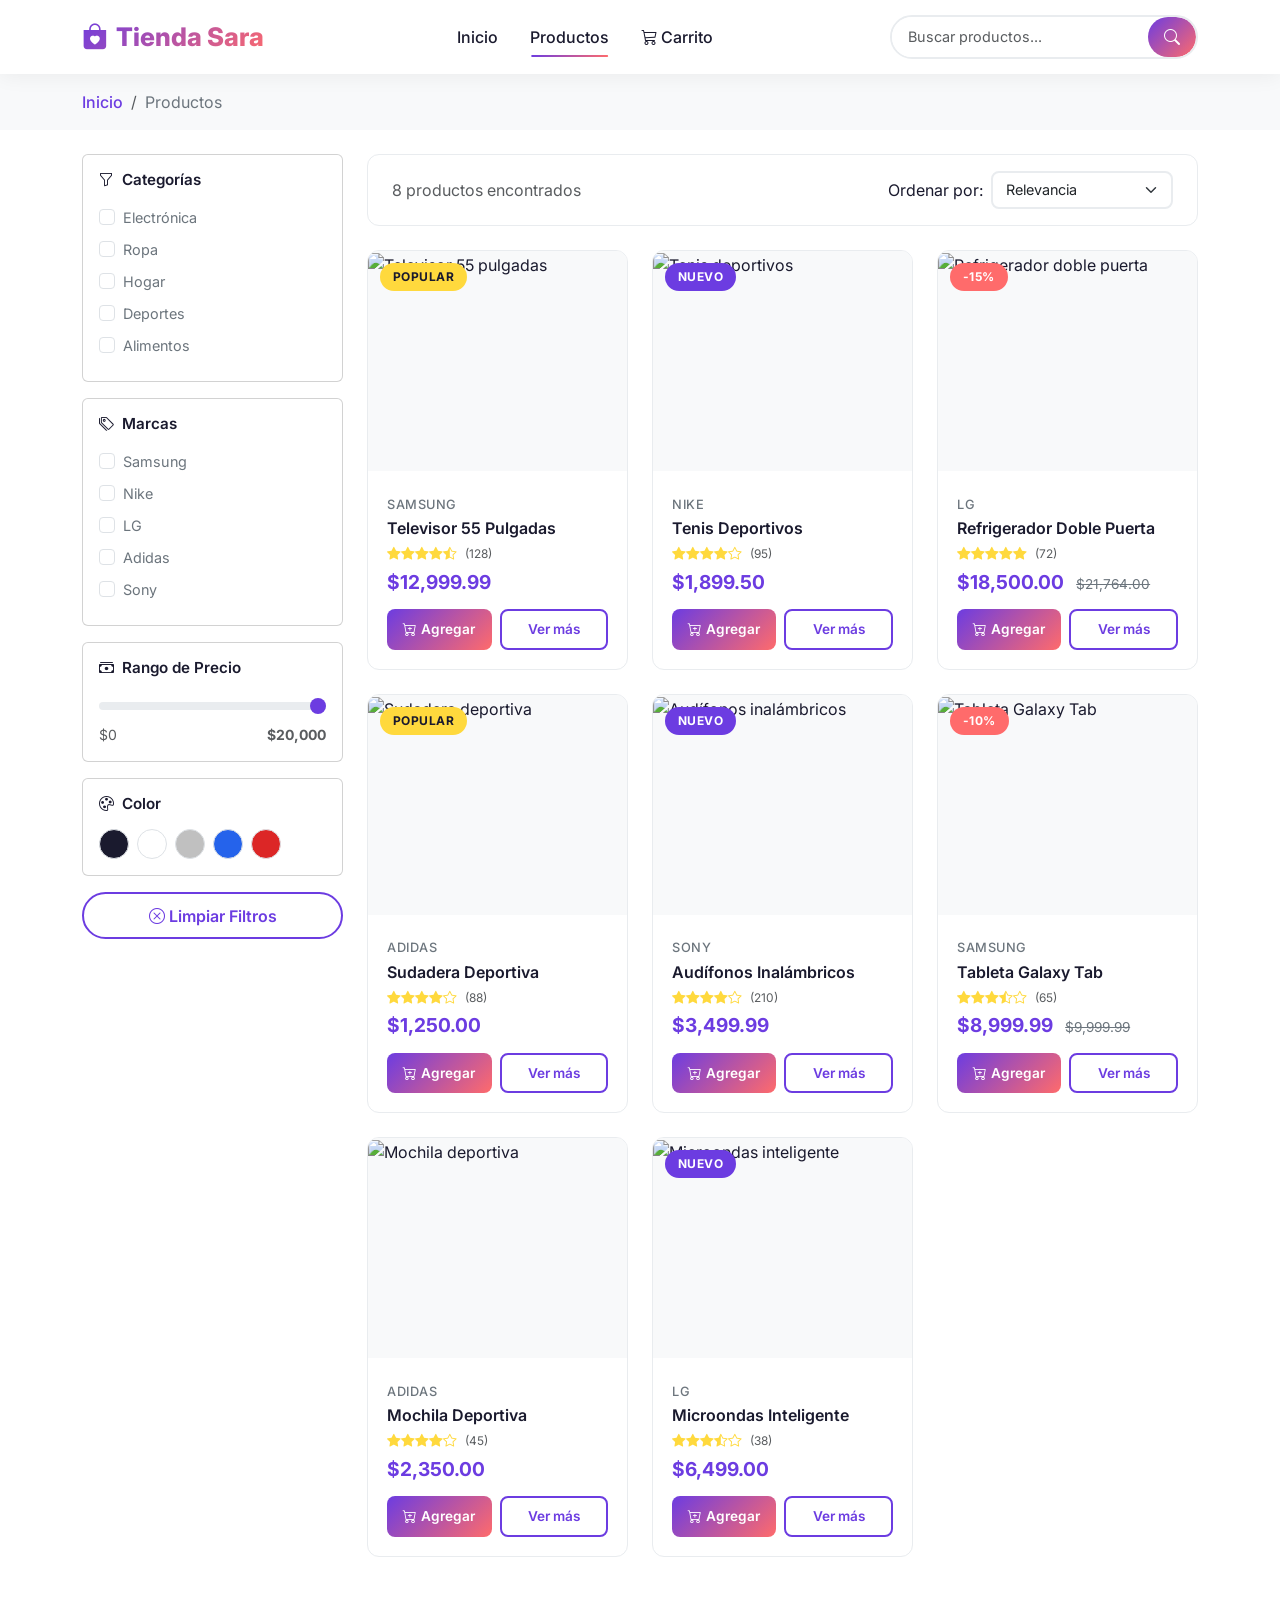
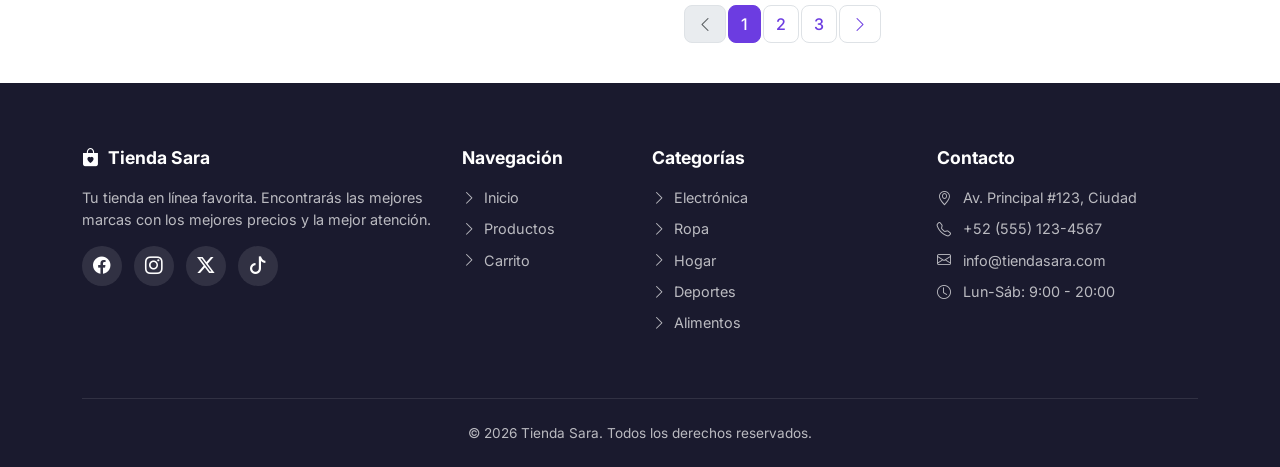
==== frontend/productos.html @ 79cd721c "frontend done" ====
<!DOCTYPE html>
<html lang="es">

<head>
    <meta charset="UTF-8">
    <meta name="viewport" content="width=device-width, initial-scale=1.0">
    <meta name="description" content="Tienda Sara - Galería de productos con las mejores marcas.">
    <title>Tienda Sara | Productos</title>
    <!-- Bootstrap 5 CSS -->
    <link href="https://cdn.jsdelivr.net/npm/bootstrap@5.3.3/dist/css/bootstrap.min.css" rel="stylesheet">
    <!-- Bootstrap Icons -->
    <link href="https://cdn.jsdelivr.net/npm/bootstrap-icons@1.11.3/font/bootstrap-icons.min.css" rel="stylesheet">
    <!-- Custom CSS -->
    <link href="css/styles.css" rel="stylesheet">
</head>

<body>

    <!-- ============================================================
         HEADER / NAVBAR
         ============================================================ -->
    <nav class="navbar navbar-expand-lg navbar-sara sticky-top">
        <div class="container">
            <a class="navbar-brand" href="index.html">
                <i class="bi bi-bag-heart-fill me-2"></i>Tienda Sara
            </a>
            <button class="navbar-toggler" type="button" data-bs-toggle="collapse" data-bs-target="#navbarContent">
                <span class="navbar-toggler-icon"></span>
            </button>
            <div class="collapse navbar-collapse" id="navbarContent">
                <ul class="navbar-nav mx-auto mb-2 mb-lg-0">
                    <li class="nav-item">
                        <a class="nav-link" href="index.html">Inicio</a>
                    </li>
                    <li class="nav-item">
                        <a class="nav-link active" href="productos.html">Productos</a>
                    </li>
                    <li class="nav-item">
                        <a class="nav-link position-relative" href="carrito.html">
                            <i class="bi bi-cart3 me-1"></i>Carrito
                            <span class="cart-badge" id="cartCount">0</span>
                        </a>
                    </li>
                </ul>
                <div class="search-bar d-flex">
                    <input type="text" class="form-control" placeholder="Buscar productos..." id="searchInput">
                    <button class="btn" type="button" id="searchBtn">
                        <i class="bi bi-search"></i>
                    </button>
                </div>
            </div>
        </div>
    </nav>

    <!-- ============================================================
         BREADCRUMB
         ============================================================ -->
    <section class="breadcrumb-sara">
        <div class="container">
            <nav aria-label="breadcrumb">
                <ol class="breadcrumb mb-0">
                    <li class="breadcrumb-item"><a href="index.html">Inicio</a></li>
                    <li class="breadcrumb-item active" aria-current="page">Productos</li>
                </ol>
            </nav>
        </div>
    </section>

    <!-- ============================================================
         MAIN CONTENT
         ============================================================ -->
    <section class="py-4">
        <div class="container">
            <div class="row">

                <!-- ==================== SIDEBAR FILTROS ==================== -->
                <div class="col-lg-3 mb-4">
                    <div class="filter-sidebar">
                        <!-- Categorías -->
                        <div class="card mb-3">
                            <div class="card-body">
                                <h6 class="form-label mb-3"><i class="bi bi-funnel me-2"></i>Categorías</h6>
                                <div class="form-check mb-2">
                                    <input class="form-check-input filter-cat" type="checkbox" value="electronica"
                                        id="catElectronica">
                                    <label class="form-check-label" for="catElectronica">Electrónica</label>
                                </div>
                                <div class="form-check mb-2">
                                    <input class="form-check-input filter-cat" type="checkbox" value="ropa"
                                        id="catRopa">
                                    <label class="form-check-label" for="catRopa">Ropa</label>
                                </div>
                                <div class="form-check mb-2">
                                    <input class="form-check-input filter-cat" type="checkbox" value="hogar"
                                        id="catHogar">
                                    <label class="form-check-label" for="catHogar">Hogar</label>
                                </div>
                                <div class="form-check mb-2">
                                    <input class="form-check-input filter-cat" type="checkbox" value="deportes"
                                        id="catDeportes">
                                    <label class="form-check-label" for="catDeportes">Deportes</label>
                                </div>
                                <div class="form-check mb-2">
                                    <input class="form-check-input filter-cat" type="checkbox" value="alimentos"
                                        id="catAlimentos">
                                    <label class="form-check-label" for="catAlimentos">Alimentos</label>
                                </div>
                            </div>
                        </div>

                        <!-- Marcas -->
                        <div class="card mb-3">
                            <div class="card-body">
                                <h6 class="form-label mb-3"><i class="bi bi-tags me-2"></i>Marcas</h6>
                                <div class="form-check mb-2">
                                    <input class="form-check-input filter-brand" type="checkbox" value="Samsung"
                                        id="brandSamsung">
                                    <label class="form-check-label" for="brandSamsung">Samsung</label>
                                </div>
                                <div class="form-check mb-2">
                                    <input class="form-check-input filter-brand" type="checkbox" value="Nike"
                                        id="brandNike">
                                    <label class="form-check-label" for="brandNike">Nike</label>
                                </div>
                                <div class="form-check mb-2">
                                    <input class="form-check-input filter-brand" type="checkbox" value="LG"
                                        id="brandLG">
                                    <label class="form-check-label" for="brandLG">LG</label>
                                </div>
                                <div class="form-check mb-2">
                                    <input class="form-check-input filter-brand" type="checkbox" value="Adidas"
                                        id="brandAdidas">
                                    <label class="form-check-label" for="brandAdidas">Adidas</label>
                                </div>
                                <div class="form-check mb-2">
                                    <input class="form-check-input filter-brand" type="checkbox" value="Sony"
                                        id="brandSony">
                                    <label class="form-check-label" for="brandSony">Sony</label>
                                </div>
                            </div>
                        </div>

                        <!-- Precio -->
                        <div class="card mb-3">
                            <div class="card-body">
                                <h6 class="form-label mb-3"><i class="bi bi-cash-stack me-2"></i>Rango de Precio</h6>
                                <input type="range" class="form-range" min="0" max="20000" step="500" value="20000"
                                    id="priceRange">
                                <div class="d-flex justify-content-between">
                                    <small class="text-muted">$0</small>
                                    <small class="text-muted fw-bold" id="priceValue">$20,000</small>
                                </div>
                            </div>
                        </div>

                        <!-- Colores -->
                        <div class="card mb-3">
                            <div class="card-body">
                                <h6 class="form-label mb-3"><i class="bi bi-palette me-2"></i>Color</h6>
                                <div class="d-flex gap-2 flex-wrap">
                                    <button class="btn btn-sm rounded-circle border p-0"
                                        style="width:30px;height:30px;background:#1A1A2E;" title="Negro"
                                        data-color="negro"></button>
                                    <button class="btn btn-sm rounded-circle border p-0"
                                        style="width:30px;height:30px;background:#FFFFFF;" title="Blanco"
                                        data-color="blanco"></button>
                                    <button class="btn btn-sm rounded-circle border p-0"
                                        style="width:30px;height:30px;background:#C0C0C0;" title="Plateado"
                                        data-color="plateado"></button>
                                    <button class="btn btn-sm rounded-circle border p-0"
                                        style="width:30px;height:30px;background:#2563EB;" title="Azul"
                                        data-color="azul"></button>
                                    <button class="btn btn-sm rounded-circle border p-0"
                                        style="width:30px;height:30px;background:#DC2626;" title="Rojo"
                                        data-color="rojo"></button>
                                </div>
                            </div>
                        </div>

                        <!-- Botón limpiar filtros -->
                        <button class="btn btn-outline-sara w-100" id="clearFilters">
                            <i class="bi bi-x-circle me-1"></i>Limpiar Filtros
                        </button>
                    </div>
                </div>

                <!-- ==================== PRODUCT GRID ==================== -->
                <div class="col-lg-9">
                    <!-- Sort Bar -->
                    <div class="sort-bar d-flex flex-wrap justify-content-between align-items-center">
                        <p class="mb-0 text-muted"><span id="productCount">8</span> productos encontrados</p>
                        <div class="d-flex align-items-center gap-2">
                            <label class="form-label mb-0 text-nowrap fw-500">Ordenar por:</label>
                            <select class="form-select form-select-sm" id="sortSelect" style="width:auto;">
                                <option value="relevance">Relevancia</option>
                                <option value="price-asc">Precio: Menor a Mayor</option>
                                <option value="price-desc">Precio: Mayor a Menor</option>
                                <option value="popularity">Popularidad</option>
                            </select>
                        </div>
                    </div>

                    <!-- Product Grid -->
                    <div class="row g-4" id="productGrid">
                        <!-- Producto 1 -->
                        <div class="col-sm-6 col-lg-4 product-item" data-category="electronica" data-brand="Samsung"
                            data-price="12999.99" data-name="Televisor 55 Pulgadas" data-popularity="128">
                            <div class="product-card">
                                <div class="product-img-wrapper">
                                    <span class="product-badge badge-popular">Popular</span>
                                    <img src="https://images.unsplash.com/photo-1593359677879-a4bb92f829d1?w=400&q=80"
                                        alt="Televisor 55 pulgadas">
                                </div>
                                <div class="card-body">
                                    <span class="product-brand">Samsung</span>
                                    <h5 class="product-name">Televisor 55 Pulgadas</h5>
                                    <div class="product-rating mb-1">
                                        <i class="bi bi-star-fill"></i><i class="bi bi-star-fill"></i><i
                                            class="bi bi-star-fill"></i><i class="bi bi-star-fill"></i><i
                                            class="bi bi-star-half"></i>
                                        <small class="text-muted ms-1">(128)</small>
                                    </div>
                                    <div class="product-price">$12,999.99</div>
                                    <div class="product-actions">
                                        <button class="btn btn-sara btn-sm"
                                            onclick="addToCart('prod1','Televisor 55 Pulgadas',12999.99,'https://images.unsplash.com/photo-1593359677879-a4bb92f829d1?w=100&q=80','Samsung')">
                                            <span><i class="bi bi-cart-plus me-1"></i>Agregar</span>
                                        </button>
                                        <button class="btn btn-outline-sara btn-sm" data-bs-toggle="modal"
                                            data-bs-target="#productModal" data-name="Televisor 55 Pulgadas"
                                            data-brand="Samsung" data-price="$12,999.99"
                                            data-img="https://images.unsplash.com/photo-1593359677879-a4bb92f829d1?w=600&q=80"
                                            data-desc="Televisor LED de 55 pulgadas con resolución 4K, Smart TV, HDR10 y sonido envolvente. Ideal para disfrutar películas y series con la mejor calidad de imagen.">Ver
                                            más</button>
                                    </div>
                                </div>
                            </div>
                        </div>

                        <!-- Producto 2 -->
                        <div class="col-sm-6 col-lg-4 product-item" data-category="deportes" data-brand="Nike"
                            data-price="1899.50" data-name="Tenis Deportivos" data-popularity="95">
                            <div class="product-card">
                                <div class="product-img-wrapper">
                                    <span class="product-badge badge-new">Nuevo</span>
                                    <img src="https://images.unsplash.com/photo-1542291026-7eec264c27ff?w=400&q=80"
                                        alt="Tenis deportivos">
                                </div>
                                <div class="card-body">
                                    <span class="product-brand">Nike</span>
                                    <h5 class="product-name">Tenis Deportivos</h5>
                                    <div class="product-rating mb-1">
                                        <i class="bi bi-star-fill"></i><i class="bi bi-star-fill"></i><i
                                            class="bi bi-star-fill"></i><i class="bi bi-star-fill"></i><i
                                            class="bi bi-star"></i>
                                        <small class="text-muted ms-1">(95)</small>
                                    </div>
                                    <div class="product-price">$1,899.50</div>
                                    <div class="product-actions">
                                        <button class="btn btn-sara btn-sm"
                                            onclick="addToCart('prod2','Tenis Deportivos',1899.50,'https://images.unsplash.com/photo-1542291026-7eec264c27ff?w=100&q=80','Nike')">
                                            <span><i class="bi bi-cart-plus me-1"></i>Agregar</span>
                                        </button>
                                        <button class="btn btn-outline-sara btn-sm" data-bs-toggle="modal"
                                            data-bs-target="#productModal" data-name="Tenis Deportivos"
                                            data-brand="Nike" data-price="$1,899.50"
                                            data-img="https://images.unsplash.com/photo-1542291026-7eec264c27ff?w=600&q=80"
                                            data-desc="Tenis deportivos de alto rendimiento con tecnología de amortiguación, transpirables y ultraligeros. Perfectos para running y entrenamiento diario.">Ver
                                            más</button>
                                    </div>
                                </div>
                            </div>
                        </div>

                        <!-- Producto 3 -->
                        <div class="col-sm-6 col-lg-4 product-item" data-category="hogar" data-brand="LG"
                            data-price="18500.00" data-name="Refrigerador Doble Puerta" data-popularity="72">
                            <div class="product-card">
                                <div class="product-img-wrapper">
                                    <span class="product-badge badge-sale">-15%</span>
                                    <img src="https://images.unsplash.com/photo-1571175443880-49e1d25b2bc5?w=400&q=80"
                                        alt="Refrigerador doble puerta">
                                </div>
                                <div class="card-body">
                                    <span class="product-brand">LG</span>
                                    <h5 class="product-name">Refrigerador Doble Puerta</h5>
                                    <div class="product-rating mb-1">
                                        <i class="bi bi-star-fill"></i><i class="bi bi-star-fill"></i><i
                                            class="bi bi-star-fill"></i><i class="bi bi-star-fill"></i><i
                                            class="bi bi-star-fill"></i>
                                        <small class="text-muted ms-1">(72)</small>
                                    </div>
                                    <div class="product-price">$18,500.00 <span class="old-price">$21,764.00</span>
                                    </div>
                                    <div class="product-actions">
                                        <button class="btn btn-sara btn-sm"
                                            onclick="addToCart('prod3','Refrigerador Doble Puerta',18500.00,'https://images.unsplash.com/photo-1571175443880-49e1d25b2bc5?w=100&q=80','LG')">
                                            <span><i class="bi bi-cart-plus me-1"></i>Agregar</span>
                                        </button>
                                        <button class="btn btn-outline-sara btn-sm" data-bs-toggle="modal"
                                            data-bs-target="#productModal" data-name="Refrigerador Doble Puerta"
                                            data-brand="LG" data-price="$18,500.00"
                                            data-img="https://images.unsplash.com/photo-1571175443880-49e1d25b2bc5?w=600&q=80"
                                            data-desc="Refrigerador doble puerta con sistema Inverter, dispensador de agua y hielo, cajón de verduras con humedad controlada. Capacidad de 22 pies cúbicos.">Ver
                                            más</button>
                                    </div>
                                </div>
                            </div>
                        </div>

                        <!-- Producto 4 -->
                        <div class="col-sm-6 col-lg-4 product-item" data-category="ropa" data-brand="Adidas"
                            data-price="1250.00" data-name="Sudadera Deportiva" data-popularity="88">
                            <div class="product-card">
                                <div class="product-img-wrapper">
                                    <span class="product-badge badge-popular">Popular</span>
                                    <img src="https://images.unsplash.com/photo-1556821840-3a63f95609a7?w=400&q=80"
                                        alt="Sudadera deportiva">
                                </div>
                                <div class="card-body">
                                    <span class="product-brand">Adidas</span>
                                    <h5 class="product-name">Sudadera Deportiva</h5>
                                    <div class="product-rating mb-1">
                                        <i class="bi bi-star-fill"></i><i class="bi bi-star-fill"></i><i
                                            class="bi bi-star-fill"></i><i class="bi bi-star-fill"></i><i
                                            class="bi bi-star"></i>
                                        <small class="text-muted ms-1">(88)</small>
                                    </div>
                                    <div class="product-price">$1,250.00</div>
                                    <div class="product-actions">
                                        <button class="btn btn-sara btn-sm"
                                            onclick="addToCart('prod4','Sudadera Deportiva',1250.00,'https://images.unsplash.com/photo-1556821840-3a63f95609a7?w=100&q=80','Adidas')">
                                            <span><i class="bi bi-cart-plus me-1"></i>Agregar</span>
                                        </button>
                                        <button class="btn btn-outline-sara btn-sm" data-bs-toggle="modal"
                                            data-bs-target="#productModal" data-name="Sudadera Deportiva"
                                            data-brand="Adidas" data-price="$1,250.00"
                                            data-img="https://images.unsplash.com/photo-1556821840-3a63f95609a7?w=600&q=80"
                                            data-desc="Sudadera deportiva con capucha, tejido de algodón suave con tecnología AEROREADY para mayor comodidad. Ideal para entrenamientos y uso diario.">Ver
                                            más</button>
                                    </div>
                                </div>
                            </div>
                        </div>

                        <!-- Producto 5 -->
                        <div class="col-sm-6 col-lg-4 product-item" data-category="electronica" data-brand="Sony"
                            data-price="3499.99" data-name="Audífonos Inalámbricos" data-popularity="210">
                            <div class="product-card">
                                <div class="product-img-wrapper">
                                    <span class="product-badge badge-new">Nuevo</span>
                                    <img src="https://images.unsplash.com/photo-1505740420928-5e560c06d30e?w=400&q=80"
                                        alt="Audífonos inalámbricos">
                                </div>
                                <div class="card-body">
                                    <span class="product-brand">Sony</span>
                                    <h5 class="product-name">Audífonos Inalámbricos</h5>
                                    <div class="product-rating mb-1">
                                        <i class="bi bi-star-fill"></i><i class="bi bi-star-fill"></i><i
                                            class="bi bi-star-fill"></i><i class="bi bi-star-fill"></i><i
                                            class="bi bi-star"></i>
                                        <small class="text-muted ms-1">(210)</small>
                                    </div>
                                    <div class="product-price">$3,499.99</div>
                                    <div class="product-actions">
                                        <button class="btn btn-sara btn-sm"
                                            onclick="addToCart('prod5','Audífonos Inalámbricos',3499.99,'https://images.unsplash.com/photo-1505740420928-5e560c06d30e?w=100&q=80','Sony')">
                                            <span><i class="bi bi-cart-plus me-1"></i>Agregar</span>
                                        </button>
                                        <button class="btn btn-outline-sara btn-sm" data-bs-toggle="modal"
                                            data-bs-target="#productModal" data-name="Audífonos Inalámbricos"
                                            data-brand="Sony" data-price="$3,499.99"
                                            data-img="https://images.unsplash.com/photo-1505740420928-5e560c06d30e?w=600&q=80"
                                            data-desc="Audífonos over-ear inalámbricos con cancelación de ruido activa, 30 horas de batería, sonido Hi-Res y micrófono integrado. Compatibles con Google Assistant.">Ver
                                            más</button>
                                    </div>
                                </div>
                            </div>
                        </div>

                        <!-- Producto 6 -->
                        <div class="col-sm-6 col-lg-4 product-item" data-category="electronica" data-brand="Samsung"
                            data-price="8999.99" data-name="Tableta Galaxy Tab" data-popularity="65">
                            <div class="product-card">
                                <div class="product-img-wrapper">
                                    <span class="product-badge badge-sale">-10%</span>
                                    <img src="https://images.unsplash.com/photo-1544244015-0df4b3ffc6b0?w=400&q=80"
                                        alt="Tableta Galaxy Tab">
                                </div>
                                <div class="card-body">
                                    <span class="product-brand">Samsung</span>
                                    <h5 class="product-name">Tableta Galaxy Tab</h5>
                                    <div class="product-rating mb-1">
                                        <i class="bi bi-star-fill"></i><i class="bi bi-star-fill"></i><i
                                            class="bi bi-star-fill"></i><i class="bi bi-star-half"></i><i
                                            class="bi bi-star"></i>
                                        <small class="text-muted ms-1">(65)</small>
                                    </div>
                                    <div class="product-price">$8,999.99 <span class="old-price">$9,999.99</span></div>
                                    <div class="product-actions">
                                        <button class="btn btn-sara btn-sm"
                                            onclick="addToCart('prod6','Tableta Galaxy Tab',8999.99,'https://images.unsplash.com/photo-1544244015-0df4b3ffc6b0?w=100&q=80','Samsung')">
                                            <span><i class="bi bi-cart-plus me-1"></i>Agregar</span>
                                        </button>
                                        <button class="btn btn-outline-sara btn-sm" data-bs-toggle="modal"
                                            data-bs-target="#productModal" data-name="Tableta Galaxy Tab"
                                            data-brand="Samsung" data-price="$8,999.99"
                                            data-img="https://images.unsplash.com/photo-1544244015-0df4b3ffc6b0?w=600&q=80"
                                            data-desc="Tableta de 10.5 pulgadas con pantalla AMOLED, procesador Snapdragon, 128GB de almacenamiento y S Pen incluido. Perfecta para trabajo y entretenimiento.">Ver
                                            más</button>
                                    </div>
                                </div>
                            </div>
                        </div>

                        <!-- Producto 7 -->
                        <div class="col-sm-6 col-lg-4 product-item" data-category="deportes" data-brand="Adidas"
                            data-price="2350.00" data-name="Mochila Deportiva" data-popularity="45">
                            <div class="product-card">
                                <div class="product-img-wrapper">
                                    <img src="https://images.unsplash.com/photo-1553062407-98eeb64c6a62?w=400&q=80"
                                        alt="Mochila deportiva">
                                </div>
                                <div class="card-body">
                                    <span class="product-brand">Adidas</span>
                                    <h5 class="product-name">Mochila Deportiva</h5>
                                    <div class="product-rating mb-1">
                                        <i class="bi bi-star-fill"></i><i class="bi bi-star-fill"></i><i
                                            class="bi bi-star-fill"></i><i class="bi bi-star-fill"></i><i
                                            class="bi bi-star"></i>
                                        <small class="text-muted ms-1">(45)</small>
                                    </div>
                                    <div class="product-price">$2,350.00</div>
                                    <div class="product-actions">
                                        <button class="btn btn-sara btn-sm"
                                            onclick="addToCart('prod7','Mochila Deportiva',2350.00,'https://images.unsplash.com/photo-1553062407-98eeb64c6a62?w=100&q=80','Adidas')">
                                            <span><i class="bi bi-cart-plus me-1"></i>Agregar</span>
                                        </button>
                                        <button class="btn btn-outline-sara btn-sm" data-bs-toggle="modal"
                                            data-bs-target="#productModal" data-name="Mochila Deportiva"
                                            data-brand="Adidas" data-price="$2,350.00"
                                            data-img="https://images.unsplash.com/photo-1553062407-98eeb64c6a62?w=600&q=80"
                                            data-desc="Mochila deportiva resistente al agua con compartimento para laptop, bolsillos laterales y correas acolchadas. Capacidad de 30L.">Ver
                                            más</button>
                                    </div>
                                </div>
                            </div>
                        </div>

                        <!-- Producto 8 -->
                        <div class="col-sm-6 col-lg-4 product-item" data-category="hogar" data-brand="LG"
                            data-price="6499.00" data-name="Microondas Inteligente" data-popularity="38">
                            <div class="product-card">
                                <div class="product-img-wrapper">
                                    <span class="product-badge badge-new">Nuevo</span>
                                    <img src="https://images.unsplash.com/photo-1585659722983-3a675dabf23d?w=400&q=80"
                                        alt="Microondas inteligente">
                                </div>
                                <div class="card-body">
                                    <span class="product-brand">LG</span>
                                    <h5 class="product-name">Microondas Inteligente</h5>
                                    <div class="product-rating mb-1">
                                        <i class="bi bi-star-fill"></i><i class="bi bi-star-fill"></i><i
                                            class="bi bi-star-fill"></i><i class="bi bi-star-half"></i><i
                                            class="bi bi-star"></i>
                                        <small class="text-muted ms-1">(38)</small>
                                    </div>
                                    <div class="product-price">$6,499.00</div>
                                    <div class="product-actions">
                                        <button class="btn btn-sara btn-sm"
                                            onclick="addToCart('prod8','Microondas Inteligente',6499.00,'https://images.unsplash.com/photo-1585659722983-3a675dabf23d?w=100&q=80','LG')">
                                            <span><i class="bi bi-cart-plus me-1"></i>Agregar</span>
                                        </button>
                                        <button class="btn btn-outline-sara btn-sm" data-bs-toggle="modal"
                                            data-bs-target="#productModal" data-name="Microondas Inteligente"
                                            data-brand="LG" data-price="$6,499.00"
                                            data-img="https://images.unsplash.com/photo-1585659722983-3a675dabf23d?w=600&q=80"
                                            data-desc="Microondas con tecnología Smart Inverter, 1.5 pies cúbicos, sensor de cocción automático y función de descongelación rápida.">Ver
                                            más</button>
                                    </div>
                                </div>
                            </div>
                        </div>
                    </div>

                    <!-- ==================== PAGINACIÓN ==================== -->
                    <nav class="mt-5 d-flex justify-content-center" id="paginationNav">
                        <ul class="pagination">
                            <li class="page-item disabled">
                                <a class="page-link" href="#"><i class="bi bi-chevron-left"></i></a>
                            </li>
                            <li class="page-item active"><a class="page-link" href="#">1</a></li>
                            <li class="page-item"><a class="page-link" href="#">2</a></li>
                            <li class="page-item"><a class="page-link" href="#">3</a></li>
                            <li class="page-item">
                                <a class="page-link" href="#"><i class="bi bi-chevron-right"></i></a>
                            </li>
                        </ul>
                    </nav>
                </div>
            </div>
        </div>
    </section>

    <!-- ============================================================
         PRODUCT DETAIL MODAL
         ============================================================ -->
    <div class="modal fade" id="productModal" tabindex="-1" aria-labelledby="productModalLabel" aria-hidden="true">
        <div class="modal-dialog modal-lg modal-dialog-centered">
            <div class="modal-content" style="border-radius: var(--sara-radius); overflow:hidden;">
                <div class="modal-body p-0">
                    <div class="row g-0">
                        <div class="col-md-6">
                            <img src="" alt="Producto" class="w-100 h-100 object-fit-cover" id="modalImg"
                                style="min-height:350px;">
                        </div>
                        <div class="col-md-6 p-4 d-flex flex-column justify-content-center">
                            <button type="button" class="btn-close position-absolute top-0 end-0 m-3"
                                data-bs-dismiss="modal"></button>
                            <span class="product-brand mb-1" id="modalBrand"></span>
                            <h3 class="fw-bold mb-2" id="modalName"></h3>
                            <div class="product-rating mb-2">
                                <i class="bi bi-star-fill"></i><i class="bi bi-star-fill"></i><i
                                    class="bi bi-star-fill"></i><i class="bi bi-star-fill"></i><i
                                    class="bi bi-star-half"></i>
                            </div>
                            <p class="text-muted mb-3" id="modalDesc"></p>
                            <h4 class="product-price mb-4" id="modalPrice"></h4>
                            <button class="btn btn-sara" id="modalAddCart">
                                <span><i class="bi bi-cart-plus me-2"></i>Agregar al Carrito</span>
                            </button>
                        </div>
                    </div>
                </div>
            </div>
        </div>
    </div>

    <!-- ============================================================
         FOOTER
         ============================================================ -->
    <footer class="footer-sara">
        <div class="container">
            <div class="row g-4">
                <div class="col-lg-4">
                    <h5><i class="bi bi-bag-heart-fill me-2"></i>Tienda Sara</h5>
                    <p>Tu tienda en línea favorita. Encontrarás las mejores marcas con los mejores precios y la mejor
                        atención.</p>
                    <div class="footer-social mt-3">
                        <a href="#"><i class="bi bi-facebook"></i></a>
                        <a href="#"><i class="bi bi-instagram"></i></a>
                        <a href="#"><i class="bi bi-twitter-x"></i></a>
                        <a href="#"><i class="bi bi-tiktok"></i></a>
                    </div>
                </div>
                <div class="col-lg-2 col-md-4">
                    <h5>Navegación</h5>
                    <ul>
                        <li><a href="index.html"><i class="bi bi-chevron-right"></i> Inicio</a></li>
                        <li><a href="productos.html"><i class="bi bi-chevron-right"></i> Productos</a></li>
                        <li><a href="carrito.html"><i class="bi bi-chevron-right"></i> Carrito</a></li>
                    </ul>
                </div>
                <div class="col-lg-3 col-md-4">
                    <h5>Categorías</h5>
                    <ul>
                        <li><a href="productos.html?cat=electronica"><i class="bi bi-chevron-right"></i> Electrónica</a>
                        </li>
                        <li><a href="productos.html?cat=ropa"><i class="bi bi-chevron-right"></i> Ropa</a></li>
                        <li><a href="productos.html?cat=hogar"><i class="bi bi-chevron-right"></i> Hogar</a></li>
                        <li><a href="productos.html?cat=deportes"><i class="bi bi-chevron-right"></i> Deportes</a></li>
                        <li><a href="productos.html?cat=alimentos"><i class="bi bi-chevron-right"></i> Alimentos</a>
                        </li>
                    </ul>
                </div>
                <div class="col-lg-3 col-md-4">
                    <h5>Contacto</h5>
                    <ul>
                        <li><a href="#"><i class="bi bi-geo-alt me-1"></i> Av. Principal #123, Ciudad</a></li>
                        <li><a href="tel:+525551234567"><i class="bi bi-telephone me-1"></i> +52 (555) 123-4567</a></li>
                        <li><a href="mailto:info@tiendasara.com"><i class="bi bi-envelope me-1"></i>
                                info@tiendasara.com</a></li>
                        <li><a href="#"><i class="bi bi-clock me-1"></i> Lun-Sáb: 9:00 - 20:00</a></li>
                    </ul>
                </div>
            </div>
            <div class="footer-bottom text-center">
                <p>&copy; 2026 Tienda Sara. Todos los derechos reservados.</p>
            </div>
        </div>
    </footer>

    <!-- Bootstrap 5 JS Bundle -->
    <script src="https://cdn.jsdelivr.net/npm/bootstrap@5.3.3/dist/js/bootstrap.bundle.min.js"></script>
    <!-- Custom JS -->
    <script src="js/app.js"></script>
</body>

</html>
---- frontend/css/styles.css ----
/* ============================================================
   Tienda Sara - Custom Styles
   Built on Bootstrap 5 with custom branding
   ============================================================ */

/* ---------- Google Fonts ---------- */
@import url('https://fonts.googleapis.com/css2?family=Inter:wght@300;400;500;600;700;800&display=swap');

/* ---------- CSS Custom Properties ---------- */
:root {
    --sara-primary: #6C3CE1;
    --sara-primary-dark: #5228B8;
    --sara-secondary: #FF6B6B;
    --sara-accent: #FFD93D;
    --sara-dark: #1A1A2E;
    --sara-gray-100: #F8F9FA;
    --sara-gray-200: #E9ECEF;
    --sara-gray-600: #6C757D;
    --sara-gradient: linear-gradient(135deg, #6C3CE1 0%, #FF6B6B 100%);
    --sara-gradient-soft: linear-gradient(135deg, #6C3CE1 0%, #A855F7 50%, #FF6B6B 100%);
    --sara-shadow: 0 4px 15px rgba(108, 60, 225, 0.15);
    --sara-shadow-lg: 0 10px 40px rgba(108, 60, 225, 0.2);
    --sara-radius: 12px;
    --sara-transition: all 0.3s cubic-bezier(0.25, 0.8, 0.25, 1);
}

/* ---------- Base Styles ---------- */
body {
    font-family: 'Inter', sans-serif;
    color: var(--sara-dark);
    overflow-x: hidden;
}

h1, h2, h3, h4, h5, h6 {
    font-weight: 700;
}

a {
    text-decoration: none;
    transition: var(--sara-transition);
}

img {
    max-width: 100%;
}

/* ---------- Navbar ---------- */
.navbar-sara {
    background: rgba(255, 255, 255, 0.95);
    backdrop-filter: blur(10px);
    box-shadow: 0 2px 20px rgba(0, 0, 0, 0.06);
    padding: 0.8rem 0;
    transition: var(--sara-transition);
}

.navbar-sara .navbar-brand {
    font-weight: 800;
    font-size: 1.6rem;
    background: var(--sara-gradient);
    -webkit-background-clip: text;
    -webkit-text-fill-color: transparent;
    background-clip: text;
}

.navbar-sara .nav-link {
    font-weight: 500;
    color: var(--sara-dark) !important;
    padding: 0.5rem 1rem !important;
    position: relative;
}

.navbar-sara .nav-link::after {
    content: '';
    position: absolute;
    bottom: 0;
    left: 50%;
    transform: translateX(-50%);
    width: 0;
    height: 2px;
    background: var(--sara-gradient);
    transition: var(--sara-transition);
    border-radius: 2px;
}

.navbar-sara .nav-link:hover::after,
.navbar-sara .nav-link.active::after {
    width: 70%;
}

.navbar-sara .nav-link:hover {
    color: var(--sara-primary) !important;
}

.search-bar {
    border: 2px solid var(--sara-gray-200);
    border-radius: 50px;
    overflow: hidden;
    transition: var(--sara-transition);
}

.search-bar:focus-within {
    border-color: var(--sara-primary);
    box-shadow: 0 0 0 3px rgba(108, 60, 225, 0.15);
}

.search-bar input {
    border: none;
    padding: 0.5rem 1rem;
    font-size: 0.9rem;
}

.search-bar input:focus {
    box-shadow: none;
}

.search-bar .btn {
    background: var(--sara-gradient);
    border: none;
    color: #fff;
    border-radius: 50px;
    padding: 0.5rem 1rem;
}

.cart-badge {
    position: absolute;
    top: -2px;
    right: 0px;
    background: var(--sara-secondary);
    color: #fff;
    border-radius: 50%;
    width: 20px;
    height: 20px;
    font-size: 0.7rem;
    display: flex;
    align-items: center;
    justify-content: center;
    font-weight: 700;
}

/* ---------- Hero Carousel ---------- */
.hero-carousel .carousel-item {
    height: 480px;
    background-size: cover;
    background-position: center;
    position: relative;
}

.hero-carousel .carousel-item::before {
    content: '';
    position: absolute;
    inset: 0;
    background: linear-gradient(135deg, rgba(26, 26, 46, 0.7) 0%, rgba(108, 60, 225, 0.4) 100%);
}

.hero-carousel .carousel-caption {
    bottom: 50%;
    transform: translateY(50%);
    text-align: left;
    left: 8%;
    right: 40%;
}

.hero-carousel .carousel-caption h2 {
    font-size: 2.8rem;
    font-weight: 800;
    line-height: 1.2;
    text-shadow: 0 2px 10px rgba(0,0,0,0.3);
}

.hero-carousel .carousel-caption p {
    font-size: 1.1rem;
    opacity: 0.9;
}

/* ---------- Buttons ---------- */
.btn-sara {
    background: var(--sara-gradient);
    color: #fff;
    border: none;
    border-radius: 50px;
    padding: 0.7rem 2rem;
    font-weight: 600;
    transition: var(--sara-transition);
    position: relative;
    overflow: hidden;
}

.btn-sara::before {
    content: '';
    position: absolute;
    inset: 0;
    background: linear-gradient(135deg, #5228B8 0%, #e05555 100%);
    opacity: 0;
    transition: var(--sara-transition);
}

.btn-sara:hover {
    color: #fff;
    transform: translateY(-2px);
    box-shadow: var(--sara-shadow-lg);
}

.btn-sara:hover::before {
    opacity: 1;
}

.btn-sara span {
    position: relative;
    z-index: 1;
}

.btn-outline-sara {
    border: 2px solid var(--sara-primary);
    color: var(--sara-primary);
    border-radius: 50px;
    padding: 0.6rem 1.8rem;
    font-weight: 600;
    transition: var(--sara-transition);
    background: transparent;
}

.btn-outline-sara:hover {
    background: var(--sara-primary);
    color: #fff;
    transform: translateY(-2px);
    box-shadow: var(--sara-shadow);
}

/* ---------- Section Styles ---------- */
.section-title {
    font-size: 2rem;
    font-weight: 800;
    margin-bottom: 0.5rem;
}

.section-subtitle {
    color: var(--sara-gray-600);
    font-size: 1.05rem;
    margin-bottom: 2.5rem;
}

.section-divider {
    width: 60px;
    height: 4px;
    background: var(--sara-gradient);
    border-radius: 4px;
    margin: 0.8rem auto 1rem;
}

/* ---------- Category Cards ---------- */
.category-card {
    background: #fff;
    border-radius: var(--sara-radius);
    padding: 2rem 1rem;
    text-align: center;
    transition: var(--sara-transition);
    border: 1px solid var(--sara-gray-200);
    cursor: pointer;
}

.category-card:hover {
    transform: translateY(-8px);
    box-shadow: var(--sara-shadow-lg);
    border-color: var(--sara-primary);
}

.category-card .icon-wrapper {
    width: 70px;
    height: 70px;
    border-radius: 50%;
    background: var(--sara-gradient-soft);
    display: flex;
    align-items: center;
    justify-content: center;
    margin: 0 auto 1rem;
    font-size: 1.8rem;
    color: #fff;
    transition: var(--sara-transition);
}

.category-card:hover .icon-wrapper {
    transform: scale(1.1) rotate(5deg);
}

.category-card h6 {
    font-weight: 600;
    margin: 0;
    color: var(--sara-dark);
}

/* ---------- Product Cards ---------- */
.product-card {
    background: #fff;
    border-radius: var(--sara-radius);
    overflow: hidden;
    transition: var(--sara-transition);
    border: 1px solid var(--sara-gray-200);
    height: 100%;
}

.product-card:hover {
    transform: translateY(-5px);
    box-shadow: var(--sara-shadow-lg);
}

.product-card .product-img-wrapper {
    position: relative;
    overflow: hidden;
    height: 220px;
    background: var(--sara-gray-100);
}

.product-card .product-img-wrapper img {
    width: 100%;
    height: 100%;
    object-fit: cover;
    transition: var(--sara-transition);
}

.product-card:hover .product-img-wrapper img {
    transform: scale(1.08);
}

.product-badge {
    position: absolute;
    top: 12px;
    left: 12px;
    padding: 0.3rem 0.8rem;
    border-radius: 50px;
    font-size: 0.75rem;
    font-weight: 700;
    text-transform: uppercase;
    letter-spacing: 0.5px;
    z-index: 2;
}

.badge-new {
    background: var(--sara-primary);
    color: #fff;
}

.badge-sale {
    background: var(--sara-secondary);
    color: #fff;
}

.badge-popular {
    background: var(--sara-accent);
    color: var(--sara-dark);
}

.product-card .card-body {
    padding: 1.2rem;
}

.product-card .product-brand {
    font-size: 0.8rem;
    color: var(--sara-gray-600);
    text-transform: uppercase;
    letter-spacing: 0.5px;
    font-weight: 500;
}

.product-card .product-name {
    font-weight: 600;
    font-size: 1rem;
    margin: 0.3rem 0;
    color: var(--sara-dark);
}

.product-card .product-price {
    font-size: 1.2rem;
    font-weight: 700;
    color: var(--sara-primary);
}

.product-card .product-price .old-price {
    font-size: 0.85rem;
    color: var(--sara-gray-600);
    text-decoration: line-through;
    font-weight: 400;
    margin-left: 0.5rem;
}

.product-card .product-rating {
    color: var(--sara-accent);
    font-size: 0.85rem;
}

.product-actions {
    display: flex;
    gap: 0.5rem;
    margin-top: 0.8rem;
}

.product-actions .btn {
    flex: 1;
    font-size: 0.85rem;
    padding: 0.5rem;
    border-radius: 8px;
}

/* ---------- CTA Section ---------- */
.cta-section {
    background: var(--sara-gradient-soft);
    padding: 5rem 0;
    position: relative;
    overflow: hidden;
}

.cta-section::before {
    content: '';
    position: absolute;
    width: 300px;
    height: 300px;
    background: rgba(255, 255, 255, 0.1);
    border-radius: 50%;
    top: -100px;
    right: -50px;
}

.cta-section::after {
    content: '';
    position: absolute;
    width: 200px;
    height: 200px;
    background: rgba(255, 255, 255, 0.08);
    border-radius: 50%;
    bottom: -60px;
    left: 10%;
}

.cta-section h2 {
    color: #fff;
    font-size: 2.5rem;
    font-weight: 800;
}

.cta-section p {
    color: rgba(255, 255, 255, 0.9);
    font-size: 1.1rem;
}

.btn-cta {
    background: #fff;
    color: var(--sara-primary);
    border: none;
    border-radius: 50px;
    padding: 0.8rem 2.5rem;
    font-weight: 700;
    font-size: 1rem;
    transition: var(--sara-transition);
}

.btn-cta:hover {
    background: var(--sara-dark);
    color: #fff;
    transform: translateY(-3px);
    box-shadow: 0 10px 30px rgba(0, 0, 0, 0.3);
}

/* ---------- Testimonials ---------- */
.testimonial-card {
    background: #fff;
    border-radius: var(--sara-radius);
    padding: 2rem;
    border: 1px solid var(--sara-gray-200);
    transition: var(--sara-transition);
    height: 100%;
}

.testimonial-card:hover {
    box-shadow: var(--sara-shadow);
    border-color: var(--sara-primary);
}

.testimonial-card .stars {
    color: var(--sara-accent);
    font-size: 1rem;
    margin-bottom: 1rem;
}

.testimonial-card .testimonial-text {
    font-style: italic;
    color: var(--sara-gray-600);
    line-height: 1.7;
    margin-bottom: 1.5rem;
}

.testimonial-card .client-info {
    display: flex;
    align-items: center;
    gap: 0.8rem;
}

.testimonial-card .client-avatar {
    width: 48px;
    height: 48px;
    border-radius: 50%;
    background: var(--sara-gradient);
    display: flex;
    align-items: center;
    justify-content: center;
    color: #fff;
    font-weight: 700;
    font-size: 1.1rem;
}

.testimonial-card .client-name {
    font-weight: 600;
    margin: 0;
    font-size: 0.95rem;
}

.testimonial-card .client-role {
    font-size: 0.8rem;
    color: var(--sara-gray-600);
    margin: 0;
}

/* ---------- About Section ---------- */
.about-section {
    background: var(--sara-gray-100);
}

.about-card {
    text-align: center;
    padding: 2rem 1.5rem;
}

.about-card .about-icon {
    width: 60px;
    height: 60px;
    border-radius: 50%;
    background: var(--sara-gradient);
    display: flex;
    align-items: center;
    justify-content: center;
    margin: 0 auto 1.2rem;
    font-size: 1.5rem;
    color: #fff;
}

.about-card h5 {
    font-weight: 700;
    margin-bottom: 0.8rem;
}

.about-card p {
    color: var(--sara-gray-600);
    font-size: 0.95rem;
    line-height: 1.7;
}

/* ---------- Footer ---------- */
.footer-sara {
    background: var(--sara-dark);
    color: #fff;
    padding: 4rem 0 0;
}

.footer-sara h5 {
    font-weight: 700;
    margin-bottom: 1.2rem;
    font-size: 1.1rem;
}

.footer-sara p,
.footer-sara a {
    color: rgba(255, 255, 255, 0.7);
    font-size: 0.9rem;
}

.footer-sara a:hover {
    color: var(--sara-accent);
}

.footer-sara ul {
    list-style: none;
    padding: 0;
}

.footer-sara ul li {
    margin-bottom: 0.6rem;
}

.footer-sara ul li a {
    display: flex;
    align-items: center;
    gap: 0.5rem;
}

.footer-social a {
    width: 40px;
    height: 40px;
    border-radius: 50%;
    background: rgba(255, 255, 255, 0.1);
    display: inline-flex;
    align-items: center;
    justify-content: center;
    color: #fff;
    font-size: 1.1rem;
    margin-right: 0.5rem;
    transition: var(--sara-transition);
}

.footer-social a:hover {
    background: var(--sara-gradient);
    transform: translateY(-3px);
}

.footer-bottom {
    border-top: 1px solid rgba(255, 255, 255, 0.1);
    padding: 1.5rem 0;
    margin-top: 3rem;
}

.footer-bottom p {
    margin: 0;
    font-size: 0.85rem;
}

/* ---------- Product Gallery (productos.html) ---------- */
.filter-sidebar .form-label {
    font-weight: 600;
    font-size: 0.95rem;
    color: var(--sara-dark);
}

.filter-sidebar .form-check-label {
    font-size: 0.9rem;
    color: var(--sara-gray-600);
}

.filter-sidebar .form-range::-webkit-slider-thumb {
    background: var(--sara-primary);
}

.sort-bar {
    background: #fff;
    border-radius: var(--sara-radius);
    padding: 1rem 1.5rem;
    border: 1px solid var(--sara-gray-200);
    margin-bottom: 1.5rem;
}

.sort-bar select {
    border-radius: 8px;
    border: 2px solid var(--sara-gray-200);
    font-size: 0.9rem;
    padding: 0.4rem 0.8rem;
}

.sort-bar select:focus {
    border-color: var(--sara-primary);
    box-shadow: 0 0 0 3px rgba(108, 60, 225, 0.15);
}

.page-link {
    color: var(--sara-primary);
    border-radius: 8px !important;
    margin: 0 3px;
    font-weight: 500;
}

.page-link:hover,
.page-item.active .page-link {
    background: var(--sara-primary);
    border-color: var(--sara-primary);
    color: #fff;
}

/* ---------- Cart Page (carrito.html) ---------- */
.cart-table {
    border-radius: var(--sara-radius);
    overflow: hidden;
}

.cart-table thead {
    background: var(--sara-gradient);
    color: #fff;
}

.cart-table thead th {
    font-weight: 600;
    padding: 1rem;
    border: none;
    font-size: 0.9rem;
}

.cart-table tbody td {
    padding: 1rem;
    vertical-align: middle;
    border-color: var(--sara-gray-200);
}

.cart-product-img {
    width: 70px;
    height: 70px;
    object-fit: cover;
    border-radius: 8px;
}

.cart-product-info {
    display: flex;
    align-items: center;
    gap: 1rem;
}

.cart-product-info h6 {
    margin: 0;
    font-weight: 600;
    font-size: 0.95rem;
}

.cart-product-info small {
    color: var(--sara-gray-600);
}

.qty-control {
    display: flex;
    align-items: center;
    gap: 0;
    border: 2px solid var(--sara-gray-200);
    border-radius: 8px;
    overflow: hidden;
    width: fit-content;
}

.qty-control button {
    background: var(--sara-gray-100);
    border: none;
    width: 36px;
    height: 36px;
    font-weight: 700;
    color: var(--sara-dark);
    transition: var(--sara-transition);
}

.qty-control button:hover {
    background: var(--sara-primary);
    color: #fff;
}

.qty-control input {
    width: 45px;
    text-align: center;
    border: none;
    font-weight: 600;
    font-size: 0.9rem;
}

.qty-control input:focus {
    outline: none;
}

.btn-delete {
    color: var(--sara-secondary);
    background: rgba(255, 107, 107, 0.1);
    border: none;
    border-radius: 8px;
    width: 38px;
    height: 38px;
    display: flex;
    align-items: center;
    justify-content: center;
    transition: var(--sara-transition);
}

.btn-delete:hover {
    background: var(--sara-secondary);
    color: #fff;
}

.order-summary {
    background: #fff;
    border-radius: var(--sara-radius);
    border: 1px solid var(--sara-gray-200);
    padding: 1.5rem;
}

.order-summary h5 {
    font-weight: 700;
    padding-bottom: 1rem;
    border-bottom: 2px solid var(--sara-gray-200);
    margin-bottom: 1rem;
}

.order-summary .summary-row {
    display: flex;
    justify-content: space-between;
    padding: 0.6rem 0;
    font-size: 0.95rem;
}

.order-summary .summary-row.total {
    border-top: 2px solid var(--sara-dark);
    margin-top: 0.5rem;
    padding-top: 1rem;
    font-size: 1.2rem;
    font-weight: 700;
    color: var(--sara-primary);
}

.coupon-form {
    display: flex;
    gap: 0.5rem;
    margin-top: 1rem;
}

.coupon-form input {
    border-radius: 8px;
    border: 2px solid var(--sara-gray-200);
    padding: 0.5rem 1rem;
    font-size: 0.9rem;
    flex: 1;
}

.coupon-form input:focus {
    border-color: var(--sara-primary);
    box-shadow: none;
}

.empty-cart {
    text-align: center;
    padding: 4rem 2rem;
}

.empty-cart i {
    font-size: 5rem;
    color: var(--sara-gray-200);
    margin-bottom: 1.5rem;
}

.empty-cart h4 {
    color: var(--sara-gray-600);
    margin-bottom: 1rem;
}

/* ---------- Breadcrumb ---------- */
.breadcrumb-sara {
    background: var(--sara-gray-100);
    padding: 1rem 0;
}

.breadcrumb-sara .breadcrumb-item a {
    color: var(--sara-primary);
    font-weight: 500;
}

.breadcrumb-sara .breadcrumb-item.active {
    color: var(--sara-gray-600);
}

/* ---------- Animations ---------- */
@keyframes fadeInUp {
    from {
        opacity: 0;
        transform: translateY(30px);
    }
    to {
        opacity: 1;
        transform: translateY(0);
    }
}

.animate-fadeInUp {
    animation: fadeInUp 0.6s ease forwards;
}

.delay-1 { animation-delay: 0.1s; }
.delay-2 { animation-delay: 0.2s; }
.delay-3 { animation-delay: 0.3s; }
.delay-4 { animation-delay: 0.4s; }

/* ---------- Responsive ---------- */
@media (max-width: 768px) {
    .hero-carousel .carousel-item {
        height: 350px;
    }

    .hero-carousel .carousel-caption {
        right: 10%;
        left: 10%;
        text-align: center;
    }

    .hero-carousel .carousel-caption h2 {
        font-size: 1.8rem;
    }

    .section-title {
        font-size: 1.5rem;
    }

    .cta-section h2 {
        font-size: 1.8rem;
    }

    .filter-sidebar {
        margin-bottom: 2rem;
    }
}

@media (max-width: 576px) {
    .hero-carousel .carousel-item {
        height: 280px;
    }

    .hero-carousel .carousel-caption h2 {
        font-size: 1.4rem;
    }

    .cart-product-info {
        flex-direction: column;
        align-items: flex-start;
        gap: 0.5rem;
    }
}
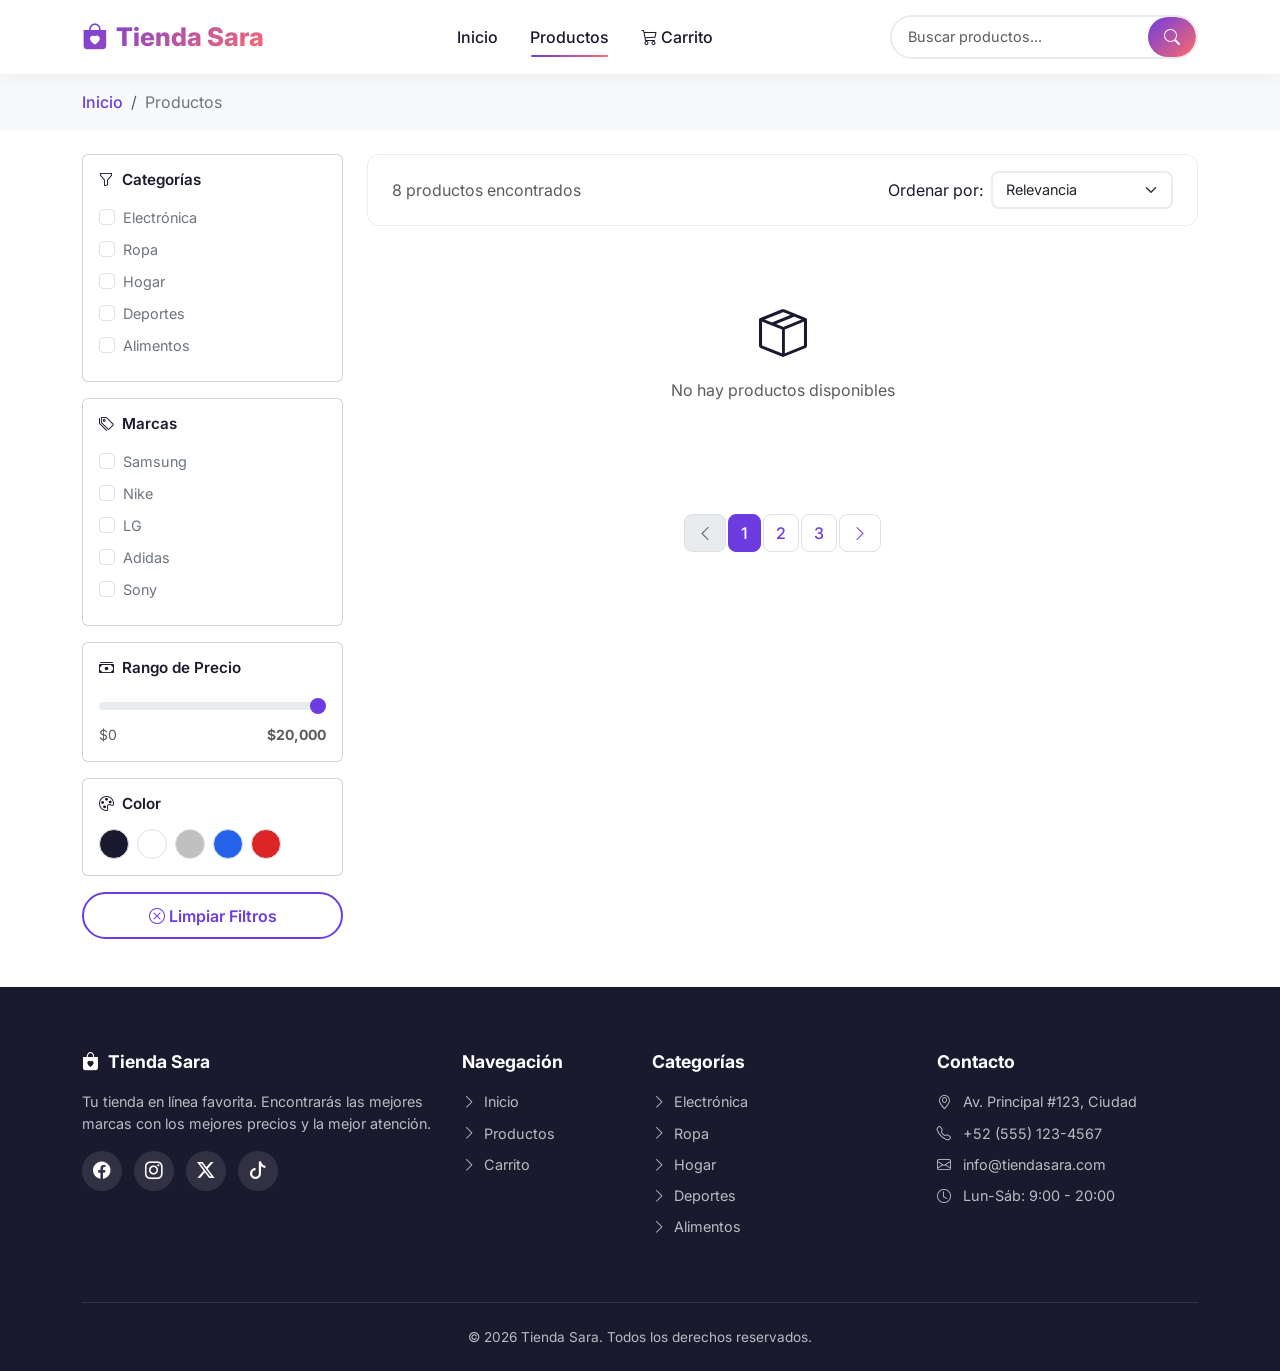
==== commit 2c749697: "backend tiendasara completed" ====
--- a/frontend/productos.html
+++ b/frontend/productos.html
@@ -200,287 +200,9 @@
                         </div>
                     </div>
 
-                    <!-- Product Grid -->
+                    <!-- Product Grid (cargado dinámicamente desde la API) -->
                     <div class="row g-4" id="productGrid">
-                        <!-- Producto 1 -->
-                        <div class="col-sm-6 col-lg-4 product-item" data-category="electronica" data-brand="Samsung"
-                            data-price="12999.99" data-name="Televisor 55 Pulgadas" data-popularity="128">
-                            <div class="product-card">
-                                <div class="product-img-wrapper">
-                                    <span class="product-badge badge-popular">Popular</span>
-                                    <img src="https://images.unsplash.com/photo-1593359677879-a4bb92f829d1?w=400&q=80"
-                                        alt="Televisor 55 pulgadas">
-                                </div>
-                                <div class="card-body">
-                                    <span class="product-brand">Samsung</span>
-                                    <h5 class="product-name">Televisor 55 Pulgadas</h5>
-                                    <div class="product-rating mb-1">
-                                        <i class="bi bi-star-fill"></i><i class="bi bi-star-fill"></i><i
-                                            class="bi bi-star-fill"></i><i class="bi bi-star-fill"></i><i
-                                            class="bi bi-star-half"></i>
-                                        <small class="text-muted ms-1">(128)</small>
-                                    </div>
-                                    <div class="product-price">$12,999.99</div>
-                                    <div class="product-actions">
-                                        <button class="btn btn-sara btn-sm"
-                                            onclick="addToCart('prod1','Televisor 55 Pulgadas',12999.99,'https://images.unsplash.com/photo-1593359677879-a4bb92f829d1?w=100&q=80','Samsung')">
-                                            <span><i class="bi bi-cart-plus me-1"></i>Agregar</span>
-                                        </button>
-                                        <button class="btn btn-outline-sara btn-sm" data-bs-toggle="modal"
-                                            data-bs-target="#productModal" data-name="Televisor 55 Pulgadas"
-                                            data-brand="Samsung" data-price="$12,999.99"
-                                            data-img="https://images.unsplash.com/photo-1593359677879-a4bb92f829d1?w=600&q=80"
-                                            data-desc="Televisor LED de 55 pulgadas con resolución 4K, Smart TV, HDR10 y sonido envolvente. Ideal para disfrutar películas y series con la mejor calidad de imagen.">Ver
-                                            más</button>
-                                    </div>
-                                </div>
-                            </div>
-                        </div>
-
-                        <!-- Producto 2 -->
-                        <div class="col-sm-6 col-lg-4 product-item" data-category="deportes" data-brand="Nike"
-                            data-price="1899.50" data-name="Tenis Deportivos" data-popularity="95">
-                            <div class="product-card">
-                                <div class="product-img-wrapper">
-                                    <span class="product-badge badge-new">Nuevo</span>
-                                    <img src="https://images.unsplash.com/photo-1542291026-7eec264c27ff?w=400&q=80"
-                                        alt="Tenis deportivos">
-                                </div>
-                                <div class="card-body">
-                                    <span class="product-brand">Nike</span>
-                                    <h5 class="product-name">Tenis Deportivos</h5>
-                                    <div class="product-rating mb-1">
-                                        <i class="bi bi-star-fill"></i><i class="bi bi-star-fill"></i><i
-                                            class="bi bi-star-fill"></i><i class="bi bi-star-fill"></i><i
-                                            class="bi bi-star"></i>
-                                        <small class="text-muted ms-1">(95)</small>
-                                    </div>
-                                    <div class="product-price">$1,899.50</div>
-                                    <div class="product-actions">
-                                        <button class="btn btn-sara btn-sm"
-                                            onclick="addToCart('prod2','Tenis Deportivos',1899.50,'https://images.unsplash.com/photo-1542291026-7eec264c27ff?w=100&q=80','Nike')">
-                                            <span><i class="bi bi-cart-plus me-1"></i>Agregar</span>
-                                        </button>
-                                        <button class="btn btn-outline-sara btn-sm" data-bs-toggle="modal"
-                                            data-bs-target="#productModal" data-name="Tenis Deportivos"
-                                            data-brand="Nike" data-price="$1,899.50"
-                                            data-img="https://images.unsplash.com/photo-1542291026-7eec264c27ff?w=600&q=80"
-                                            data-desc="Tenis deportivos de alto rendimiento con tecnología de amortiguación, transpirables y ultraligeros. Perfectos para running y entrenamiento diario.">Ver
-                                            más</button>
-                                    </div>
-                                </div>
-                            </div>
-                        </div>
-
-                        <!-- Producto 3 -->
-                        <div class="col-sm-6 col-lg-4 product-item" data-category="hogar" data-brand="LG"
-                            data-price="18500.00" data-name="Refrigerador Doble Puerta" data-popularity="72">
-                            <div class="product-card">
-                                <div class="product-img-wrapper">
-                                    <span class="product-badge badge-sale">-15%</span>
-                                    <img src="https://images.unsplash.com/photo-1571175443880-49e1d25b2bc5?w=400&q=80"
-                                        alt="Refrigerador doble puerta">
-                                </div>
-                                <div class="card-body">
-                                    <span class="product-brand">LG</span>
-                                    <h5 class="product-name">Refrigerador Doble Puerta</h5>
-                                    <div class="product-rating mb-1">
-                                        <i class="bi bi-star-fill"></i><i class="bi bi-star-fill"></i><i
-                                            class="bi bi-star-fill"></i><i class="bi bi-star-fill"></i><i
-                                            class="bi bi-star-fill"></i>
-                                        <small class="text-muted ms-1">(72)</small>
-                                    </div>
-                                    <div class="product-price">$18,500.00 <span class="old-price">$21,764.00</span>
-                                    </div>
-                                    <div class="product-actions">
-                                        <button class="btn btn-sara btn-sm"
-                                            onclick="addToCart('prod3','Refrigerador Doble Puerta',18500.00,'https://images.unsplash.com/photo-1571175443880-49e1d25b2bc5?w=100&q=80','LG')">
-                                            <span><i class="bi bi-cart-plus me-1"></i>Agregar</span>
-                                        </button>
-                                        <button class="btn btn-outline-sara btn-sm" data-bs-toggle="modal"
-                                            data-bs-target="#productModal" data-name="Refrigerador Doble Puerta"
-                                            data-brand="LG" data-price="$18,500.00"
-                                            data-img="https://images.unsplash.com/photo-1571175443880-49e1d25b2bc5?w=600&q=80"
-                                            data-desc="Refrigerador doble puerta con sistema Inverter, dispensador de agua y hielo, cajón de verduras con humedad controlada. Capacidad de 22 pies cúbicos.">Ver
-                                            más</button>
-                                    </div>
-                                </div>
-                            </div>
-                        </div>
-
-                        <!-- Producto 4 -->
-                        <div class="col-sm-6 col-lg-4 product-item" data-category="ropa" data-brand="Adidas"
-                            data-price="1250.00" data-name="Sudadera Deportiva" data-popularity="88">
-                            <div class="product-card">
-                                <div class="product-img-wrapper">
-                                    <span class="product-badge badge-popular">Popular</span>
-                                    <img src="https://images.unsplash.com/photo-1556821840-3a63f95609a7?w=400&q=80"
-                                        alt="Sudadera deportiva">
-                                </div>
-                                <div class="card-body">
-                                    <span class="product-brand">Adidas</span>
-                                    <h5 class="product-name">Sudadera Deportiva</h5>
-                                    <div class="product-rating mb-1">
-                                        <i class="bi bi-star-fill"></i><i class="bi bi-star-fill"></i><i
-                                            class="bi bi-star-fill"></i><i class="bi bi-star-fill"></i><i
-                                            class="bi bi-star"></i>
-                                        <small class="text-muted ms-1">(88)</small>
-                                    </div>
-                                    <div class="product-price">$1,250.00</div>
-                                    <div class="product-actions">
-                                        <button class="btn btn-sara btn-sm"
-                                            onclick="addToCart('prod4','Sudadera Deportiva',1250.00,'https://images.unsplash.com/photo-1556821840-3a63f95609a7?w=100&q=80','Adidas')">
-                                            <span><i class="bi bi-cart-plus me-1"></i>Agregar</span>
-                                        </button>
-                                        <button class="btn btn-outline-sara btn-sm" data-bs-toggle="modal"
-                                            data-bs-target="#productModal" data-name="Sudadera Deportiva"
-                                            data-brand="Adidas" data-price="$1,250.00"
-                                            data-img="https://images.unsplash.com/photo-1556821840-3a63f95609a7?w=600&q=80"
-                                            data-desc="Sudadera deportiva con capucha, tejido de algodón suave con tecnología AEROREADY para mayor comodidad. Ideal para entrenamientos y uso diario.">Ver
-                                            más</button>
-                                    </div>
-                                </div>
-                            </div>
-                        </div>
-
-                        <!-- Producto 5 -->
-                        <div class="col-sm-6 col-lg-4 product-item" data-category="electronica" data-brand="Sony"
-                            data-price="3499.99" data-name="Audífonos Inalámbricos" data-popularity="210">
-                            <div class="product-card">
-                                <div class="product-img-wrapper">
-                                    <span class="product-badge badge-new">Nuevo</span>
-                                    <img src="https://images.unsplash.com/photo-1505740420928-5e560c06d30e?w=400&q=80"
-                                        alt="Audífonos inalámbricos">
-                                </div>
-                                <div class="card-body">
-                                    <span class="product-brand">Sony</span>
-                                    <h5 class="product-name">Audífonos Inalámbricos</h5>
-                                    <div class="product-rating mb-1">
-                                        <i class="bi bi-star-fill"></i><i class="bi bi-star-fill"></i><i
-                                            class="bi bi-star-fill"></i><i class="bi bi-star-fill"></i><i
-                                            class="bi bi-star"></i>
-                                        <small class="text-muted ms-1">(210)</small>
-                                    </div>
-                                    <div class="product-price">$3,499.99</div>
-                                    <div class="product-actions">
-                                        <button class="btn btn-sara btn-sm"
-                                            onclick="addToCart('prod5','Audífonos Inalámbricos',3499.99,'https://images.unsplash.com/photo-1505740420928-5e560c06d30e?w=100&q=80','Sony')">
-                                            <span><i class="bi bi-cart-plus me-1"></i>Agregar</span>
-                                        </button>
-                                        <button class="btn btn-outline-sara btn-sm" data-bs-toggle="modal"
-                                            data-bs-target="#productModal" data-name="Audífonos Inalámbricos"
-                                            data-brand="Sony" data-price="$3,499.99"
-                                            data-img="https://images.unsplash.com/photo-1505740420928-5e560c06d30e?w=600&q=80"
-                                            data-desc="Audífonos over-ear inalámbricos con cancelación de ruido activa, 30 horas de batería, sonido Hi-Res y micrófono integrado. Compatibles con Google Assistant.">Ver
-                                            más</button>
-                                    </div>
-                                </div>
-                            </div>
-                        </div>
-
-                        <!-- Producto 6 -->
-                        <div class="col-sm-6 col-lg-4 product-item" data-category="electronica" data-brand="Samsung"
-                            data-price="8999.99" data-name="Tableta Galaxy Tab" data-popularity="65">
-                            <div class="product-card">
-                                <div class="product-img-wrapper">
-                                    <span class="product-badge badge-sale">-10%</span>
-                                    <img src="https://images.unsplash.com/photo-1544244015-0df4b3ffc6b0?w=400&q=80"
-                                        alt="Tableta Galaxy Tab">
-                                </div>
-                                <div class="card-body">
-                                    <span class="product-brand">Samsung</span>
-                                    <h5 class="product-name">Tableta Galaxy Tab</h5>
-                                    <div class="product-rating mb-1">
-                                        <i class="bi bi-star-fill"></i><i class="bi bi-star-fill"></i><i
-                                            class="bi bi-star-fill"></i><i class="bi bi-star-half"></i><i
-                                            class="bi bi-star"></i>
-                                        <small class="text-muted ms-1">(65)</small>
-                                    </div>
-                                    <div class="product-price">$8,999.99 <span class="old-price">$9,999.99</span></div>
-                                    <div class="product-actions">
-                                        <button class="btn btn-sara btn-sm"
-                                            onclick="addToCart('prod6','Tableta Galaxy Tab',8999.99,'https://images.unsplash.com/photo-1544244015-0df4b3ffc6b0?w=100&q=80','Samsung')">
-                                            <span><i class="bi bi-cart-plus me-1"></i>Agregar</span>
-                                        </button>
-                                        <button class="btn btn-outline-sara btn-sm" data-bs-toggle="modal"
-                                            data-bs-target="#productModal" data-name="Tableta Galaxy Tab"
-                                            data-brand="Samsung" data-price="$8,999.99"
-                                            data-img="https://images.unsplash.com/photo-1544244015-0df4b3ffc6b0?w=600&q=80"
-                                            data-desc="Tableta de 10.5 pulgadas con pantalla AMOLED, procesador Snapdragon, 128GB de almacenamiento y S Pen incluido. Perfecta para trabajo y entretenimiento.">Ver
-                                            más</button>
-                                    </div>
-                                </div>
-                            </div>
-                        </div>
-
-                        <!-- Producto 7 -->
-                        <div class="col-sm-6 col-lg-4 product-item" data-category="deportes" data-brand="Adidas"
-                            data-price="2350.00" data-name="Mochila Deportiva" data-popularity="45">
-                            <div class="product-card">
-                                <div class="product-img-wrapper">
-                                    <img src="https://images.unsplash.com/photo-1553062407-98eeb64c6a62?w=400&q=80"
-                                        alt="Mochila deportiva">
-                                </div>
-                                <div class="card-body">
-                                    <span class="product-brand">Adidas</span>
-                                    <h5 class="product-name">Mochila Deportiva</h5>
-                                    <div class="product-rating mb-1">
-                                        <i class="bi bi-star-fill"></i><i class="bi bi-star-fill"></i><i
-                                            class="bi bi-star-fill"></i><i class="bi bi-star-fill"></i><i
-                                            class="bi bi-star"></i>
-                                        <small class="text-muted ms-1">(45)</small>
-                                    </div>
-                                    <div class="product-price">$2,350.00</div>
-                                    <div class="product-actions">
-                                        <button class="btn btn-sara btn-sm"
-                                            onclick="addToCart('prod7','Mochila Deportiva',2350.00,'https://images.unsplash.com/photo-1553062407-98eeb64c6a62?w=100&q=80','Adidas')">
-                                            <span><i class="bi bi-cart-plus me-1"></i>Agregar</span>
-                                        </button>
-                                        <button class="btn btn-outline-sara btn-sm" data-bs-toggle="modal"
-                                            data-bs-target="#productModal" data-name="Mochila Deportiva"
-                                            data-brand="Adidas" data-price="$2,350.00"
-                                            data-img="https://images.unsplash.com/photo-1553062407-98eeb64c6a62?w=600&q=80"
-                                            data-desc="Mochila deportiva resistente al agua con compartimento para laptop, bolsillos laterales y correas acolchadas. Capacidad de 30L.">Ver
-                                            más</button>
-                                    </div>
-                                </div>
-                            </div>
-                        </div>
-
-                        <!-- Producto 8 -->
-                        <div class="col-sm-6 col-lg-4 product-item" data-category="hogar" data-brand="LG"
-                            data-price="6499.00" data-name="Microondas Inteligente" data-popularity="38">
-                            <div class="product-card">
-                                <div class="product-img-wrapper">
-                                    <span class="product-badge badge-new">Nuevo</span>
-                                    <img src="https://images.unsplash.com/photo-1585659722983-3a675dabf23d?w=400&q=80"
-                                        alt="Microondas inteligente">
-                                </div>
-                                <div class="card-body">
-                                    <span class="product-brand">LG</span>
-                                    <h5 class="product-name">Microondas Inteligente</h5>
-                                    <div class="product-rating mb-1">
-                                        <i class="bi bi-star-fill"></i><i class="bi bi-star-fill"></i><i
-                                            class="bi bi-star-fill"></i><i class="bi bi-star-half"></i><i
-                                            class="bi bi-star"></i>
-                                        <small class="text-muted ms-1">(38)</small>
-                                    </div>
-                                    <div class="product-price">$6,499.00</div>
-                                    <div class="product-actions">
-                                        <button class="btn btn-sara btn-sm"
-                                            onclick="addToCart('prod8','Microondas Inteligente',6499.00,'https://images.unsplash.com/photo-1585659722983-3a675dabf23d?w=100&q=80','LG')">
-                                            <span><i class="bi bi-cart-plus me-1"></i>Agregar</span>
-                                        </button>
-                                        <button class="btn btn-outline-sara btn-sm" data-bs-toggle="modal"
-                                            data-bs-target="#productModal" data-name="Microondas Inteligente"
-                                            data-brand="LG" data-price="$6,499.00"
-                                            data-img="https://images.unsplash.com/photo-1585659722983-3a675dabf23d?w=600&q=80"
-                                            data-desc="Microondas con tecnología Smart Inverter, 1.5 pies cúbicos, sensor de cocción automático y función de descongelación rápida.">Ver
-                                            más</button>
-                                    </div>
-                                </div>
-                            </div>
-                        </div>
+                        <!-- Los productos se cargan desde http://localhost:8080/api/products -->
                     </div>
 
                     <!-- ==================== PAGINACIÓN ==================== -->
